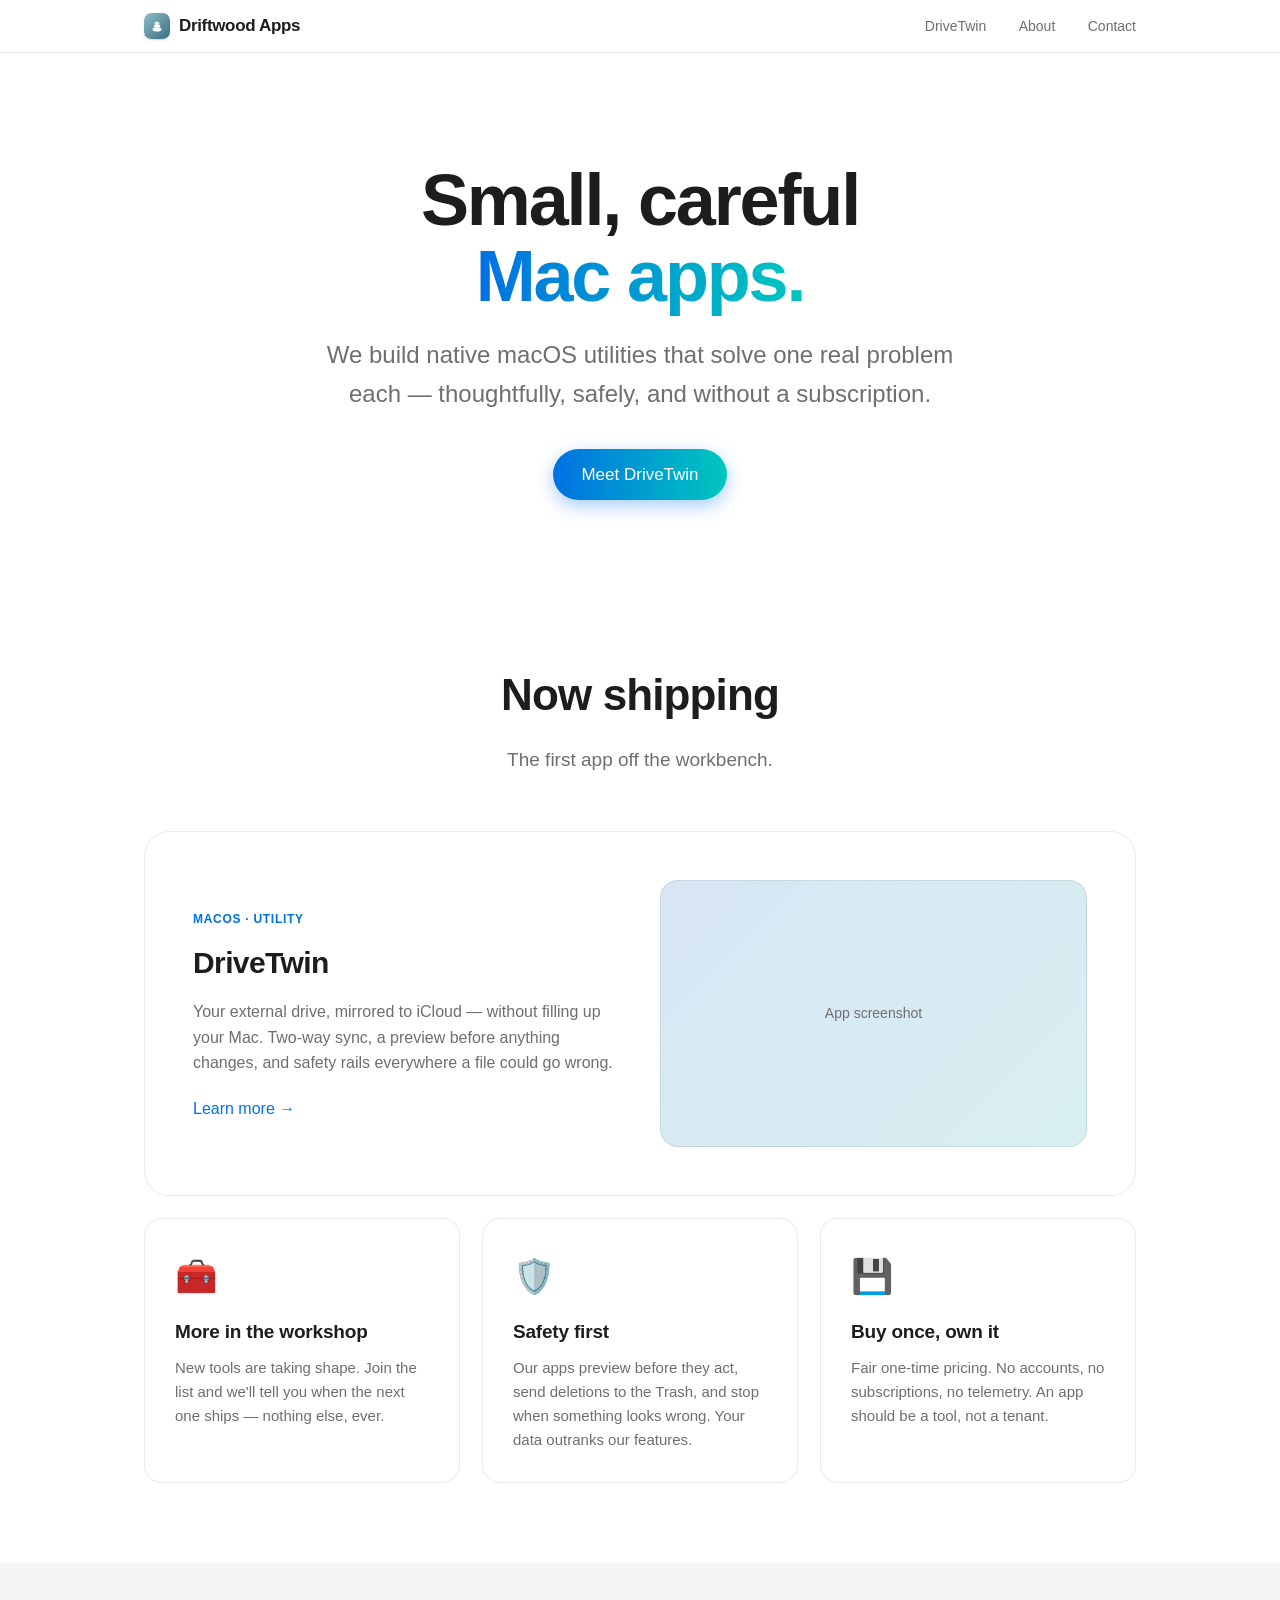
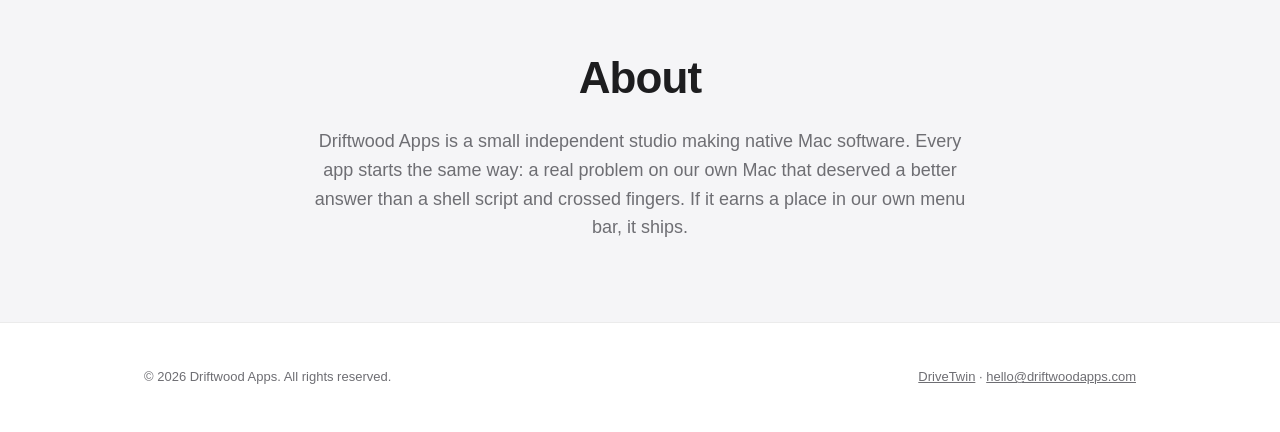
==== index.html @ bba4c07a "Add pebbles brand mark next to wordmark in nav" ====
<!DOCTYPE html>
<html lang="en">
<head>
  <meta charset="UTF-8">
  <meta name="viewport" content="width=device-width, initial-scale=1.0">
  <title>Driftwood Apps — Small, careful Mac apps</title>
  <meta name="description" content="Driftwood Apps builds small, careful Mac utilities that solve real problems — starting with DriveTwin, two-way sync between your external drive and iCloud.">
  <link rel="icon" href="/favicon.ico" sizes="any">
  <link rel="icon" type="image/png" sizes="32x32" href="/favicon-32x32.png">
  <link rel="icon" type="image/png" sizes="16x16" href="/favicon-16x16.png">
  <link rel="apple-touch-icon" sizes="180x180" href="/apple-touch-icon.png">
  <link rel="manifest" href="/site.webmanifest">
  <meta name="theme-color" content="#3C6E82">
  <link rel="stylesheet" href="styles.css">
</head>
<body>

  <nav>
    <div class="wrap">
      <a class="brand" href="/">
        <svg class="brandmark" viewBox="0 0 100 100" width="26" height="26" aria-hidden="true">
          <defs><linearGradient id="navpeb" x1="0" y1="0" x2="1" y2="1">
            <stop offset="0" stop-color="#8FBCC9"/><stop offset="1" stop-color="#3C6E82"/></linearGradient></defs>
          <rect width="100" height="100" rx="26" fill="url(#navpeb)"/>
          <ellipse cx="50" cy="63" rx="17" ry="8" fill="#fff"/>
          <ellipse cx="50" cy="50" rx="12.5" ry="7" fill="#fff"/>
          <ellipse cx="50" cy="39" rx="8.5" ry="6" fill="#fff"/>
        </svg>
        <span>Driftwood&nbsp;Apps</span>
      </a>
      <div class="links">
        <a href="/drivetwin/">DriveTwin</a>
        <a href="#about">About</a>
        <a href="mailto:hello@driftwoodapps.com">Contact</a>
      </div>
    </div>
  </nav>

  <header class="hero">
    <h1>Small, careful<br><span class="grad">Mac apps.</span></h1>
    <p class="sub">We build native macOS utilities that solve one real problem each —
       thoughtfully, safely, and without a subscription.</p>
    <div class="cta-row">
      <a class="btn btn-primary" href="/drivetwin/">Meet DriveTwin</a>
    </div>
  </header>

  <section>
    <div class="wrap">
      <h2 class="section-title">Now shipping</h2>
      <p class="section-sub">The first app off the workbench.</p>

      <a class="product-card" href="/drivetwin/">
        <div>
          <span class="tag">macOS · Utility</span>
          <h3>DriveTwin</h3>
          <p>Your external drive, mirrored to iCloud — without filling up your Mac.
             Two-way sync, a preview before anything changes, and safety rails everywhere
             a file could go wrong.</p>
          <span class="fake-link">Learn more →</span>
        </div>
        <div class="shot">App screenshot</div>
      </a>

      <div class="grid cols-3" style="margin-top: 22px;">
        <div class="card">
          <span class="icon">🧰</span>
          <h3>More in the workshop</h3>
          <p>New tools are taking shape. Join the list and we'll tell you when the next one ships — nothing else, ever.</p>
        </div>
        <div class="card">
          <span class="icon">🛡️</span>
          <h3>Safety first</h3>
          <p>Our apps preview before they act, send deletions to the Trash, and stop when something looks wrong. Your data outranks our features.</p>
        </div>
        <div class="card">
          <span class="icon">💾</span>
          <h3>Buy once, own it</h3>
          <p>Fair one-time pricing. No accounts, no subscriptions, no telemetry. An app should be a tool, not a tenant.</p>
        </div>
      </div>
    </div>
  </section>

  <section class="soft" id="about">
    <div class="wrap" style="max-width: 720px; text-align: center;">
      <h2 class="section-title">About</h2>
      <p style="color: var(--text-soft); font-size: 18px;">
        Driftwood Apps is a small independent studio making native Mac software.
        Every app starts the same way: a real problem on our own Mac that deserved
        a better answer than a shell script and crossed fingers. If it earns a place
        in our own menu bar, it ships.
      </p>
    </div>
  </section>

  <footer>
    <div class="wrap">
      <span>© 2026 Driftwood Apps. All rights reserved.</span>
      <span>
        <a href="/drivetwin/">DriveTwin</a> ·
        <a href="mailto:hello@driftwoodapps.com">hello@driftwoodapps.com</a>
      </span>
    </div>
  </footer>

</body>
</html>
---- styles.css ----
/* Driftwood Apps — shared styles
   Apple-adjacent minimal: system fonts, generous space, soft gradient accents. */

:root {
  --bg: #ffffff;
  --bg-soft: #f5f5f7;
  --text: #1d1d1f;
  --text-soft: #6e6e73;
  --accent: #0071e3;
  --accent-2: #00c7be;
  --card: #ffffff;
  --border: rgba(0, 0, 0, 0.08);
  --radius: 18px;
  --max: 1040px;
}

@media (prefers-color-scheme: dark) {
  :root {
    --bg: #000000;
    --bg-soft: #161617;
    --text: #f5f5f7;
    --text-soft: #a1a1a6;
    --card: #1c1c1e;
    --border: rgba(255, 255, 255, 0.12);
  }
}

* { margin: 0; padding: 0; box-sizing: border-box; }

html { scroll-behavior: smooth; }

body {
  font-family: -apple-system, BlinkMacSystemFont, "SF Pro Text", "Segoe UI",
               Roboto, Helvetica, Arial, sans-serif;
  background: var(--bg);
  color: var(--text);
  line-height: 1.6;
  -webkit-font-smoothing: antialiased;
}

.wrap { max-width: var(--max); margin: 0 auto; padding: 0 24px; }

/* ── Nav ──────────────────────────────────────────────── */
nav {
  position: sticky; top: 0; z-index: 10;
  backdrop-filter: saturate(180%) blur(20px);
  background: color-mix(in srgb, var(--bg) 75%, transparent);
  border-bottom: 1px solid var(--border);
}
nav .wrap {
  display: flex; align-items: center; justify-content: space-between;
  height: 52px;
}
nav .brand {
  display: inline-flex; align-items: center; gap: 9px;
  font-weight: 700; font-size: 17px; text-decoration: none; color: var(--text);
  letter-spacing: -0.02em;
}
nav .brandmark {
  border-radius: 7px; flex-shrink: 0;
  box-shadow: 0 1px 2px rgba(0, 0, 0, 0.18);
}
nav .links a {
  color: var(--text-soft); text-decoration: none; font-size: 14px;
  margin-left: 28px; transition: color 0.15s;
}
nav .links a:hover { color: var(--text); }

/* ── Hero ─────────────────────────────────────────────── */
.hero { text-align: center; padding: 110px 24px 80px; }
.hero h1 {
  font-size: clamp(40px, 7vw, 72px);
  font-weight: 700; letter-spacing: -0.03em; line-height: 1.05;
}
.hero h1 .grad {
  background: linear-gradient(90deg, var(--accent), var(--accent-2));
  -webkit-background-clip: text; background-clip: text; color: transparent;
}
.hero p.sub {
  font-size: clamp(18px, 2.5vw, 24px);
  color: var(--text-soft);
  max-width: 640px; margin: 22px auto 0;
  font-weight: 400;
}
.hero .cta-row { margin-top: 36px; display: flex; gap: 14px; justify-content: center; flex-wrap: wrap; }

/* ── Buttons ──────────────────────────────────────────── */
.btn {
  display: inline-block; text-decoration: none; font-size: 17px; font-weight: 500;
  padding: 12px 28px; border-radius: 980px; transition: transform 0.12s, box-shadow 0.12s;
}
.btn:hover { transform: translateY(-1px); }
.btn-primary {
  background: linear-gradient(90deg, var(--accent), var(--accent-2));
  color: #fff; box-shadow: 0 6px 18px rgba(0, 113, 227, 0.35);
}
.btn-secondary {
  background: var(--bg-soft); color: var(--text);
  border: 1px solid var(--border);
}
.btn .note { display: block; font-size: 12px; opacity: 0.85; font-weight: 400; }

/* ── Sections ─────────────────────────────────────────── */
section { padding: 80px 0; }
section.soft { background: var(--bg-soft); }
.section-title {
  font-size: clamp(28px, 4vw, 44px); font-weight: 700; letter-spacing: -0.02em;
  text-align: center; margin-bottom: 14px;
}
.section-sub {
  text-align: center; color: var(--text-soft); font-size: 19px;
  max-width: 640px; margin: 0 auto 56px;
}

/* ── Cards / grids ────────────────────────────────────── */
.grid { display: grid; gap: 22px; }
.grid.cols-3 { grid-template-columns: repeat(3, 1fr); }
.grid.cols-2 { grid-template-columns: repeat(2, 1fr); }
@media (max-width: 820px) { .grid.cols-3, .grid.cols-2 { grid-template-columns: 1fr; } }

.card {
  background: var(--card); border: 1px solid var(--border);
  border-radius: var(--radius); padding: 30px;
}
.card .icon { font-size: 34px; margin-bottom: 14px; display: block; }
.card h3 { font-size: 19px; font-weight: 600; margin-bottom: 8px; letter-spacing: -0.01em; }
.card p { color: var(--text-soft); font-size: 15px; }

/* Product card on studio home */
.product-card {
  display: grid; grid-template-columns: 1fr 1fr; gap: 40px; align-items: center;
  background: var(--card); border: 1px solid var(--border);
  border-radius: calc(var(--radius) * 1.4); padding: 48px; text-decoration: none; color: var(--text);
  transition: transform 0.15s, box-shadow 0.15s;
}
.product-card:hover { transform: translateY(-3px); box-shadow: 0 18px 44px rgba(0,0,0,0.10); }
@media (max-width: 820px) { .product-card { grid-template-columns: 1fr; padding: 32px; } }
.product-card h3 { font-size: 30px; font-weight: 700; letter-spacing: -0.02em; }
.product-card .tag {
  display: inline-block; font-size: 12px; font-weight: 600; letter-spacing: 0.06em;
  text-transform: uppercase; color: var(--accent); margin-bottom: 10px;
}
.product-card p { color: var(--text-soft); margin: 12px 0 20px; }
.product-card .fake-link { color: var(--accent); font-weight: 500; }

/* Screenshot / visual placeholder */
.shot {
  border-radius: var(--radius); border: 1px solid var(--border);
  background: linear-gradient(135deg,
    color-mix(in srgb, var(--accent) 12%, var(--bg-soft)),
    color-mix(in srgb, var(--accent-2) 12%, var(--bg-soft)));
  aspect-ratio: 16 / 10; display: flex; align-items: center; justify-content: center;
  color: var(--text-soft); font-size: 14px;
}

/* ── Steps ────────────────────────────────────────────── */
.step { text-align: center; padding: 0 12px; }
.step .num {
  width: 44px; height: 44px; border-radius: 50%; margin: 0 auto 16px;
  display: flex; align-items: center; justify-content: center;
  background: linear-gradient(135deg, var(--accent), var(--accent-2));
  color: #fff; font-weight: 700; font-size: 18px;
}
.step h3 { font-size: 18px; margin-bottom: 6px; }
.step p { color: var(--text-soft); font-size: 15px; }

/* ── FAQ ──────────────────────────────────────────────── */
details {
  border-bottom: 1px solid var(--border); padding: 20px 4px;
}
details summary {
  cursor: pointer; font-size: 17px; font-weight: 600; list-style: none;
  display: flex; justify-content: space-between; align-items: center;
}
details summary::after { content: "+"; font-size: 22px; color: var(--text-soft); }
details[open] summary::after { content: "–"; }
details p { color: var(--text-soft); margin-top: 12px; max-width: 720px; }

/* ── Price block ──────────────────────────────────────── */
.price-box {
  text-align: center; background: var(--card); border: 1px solid var(--border);
  border-radius: calc(var(--radius) * 1.4); padding: 56px 32px; max-width: 480px; margin: 0 auto;
}
.price-box .price { font-size: 56px; font-weight: 700; letter-spacing: -0.03em; }
.price-box .per { color: var(--text-soft); font-size: 15px; margin-bottom: 24px; }
.price-box ul {
  list-style: none; text-align: left; margin: 26px auto 0; max-width: 300px;
  color: var(--text-soft); font-size: 15px;
}
.price-box ul li { padding: 5px 0 5px 26px; position: relative; }
.price-box ul li::before { content: "✓"; position: absolute; left: 0; color: var(--accent); font-weight: 700; }

/* ── Footer ───────────────────────────────────────────── */
footer {
  border-top: 1px solid var(--border); padding: 44px 0; color: var(--text-soft); font-size: 13px;
}
footer .wrap { display: flex; justify-content: space-between; flex-wrap: wrap; gap: 12px; }
footer a { color: var(--text-soft); }
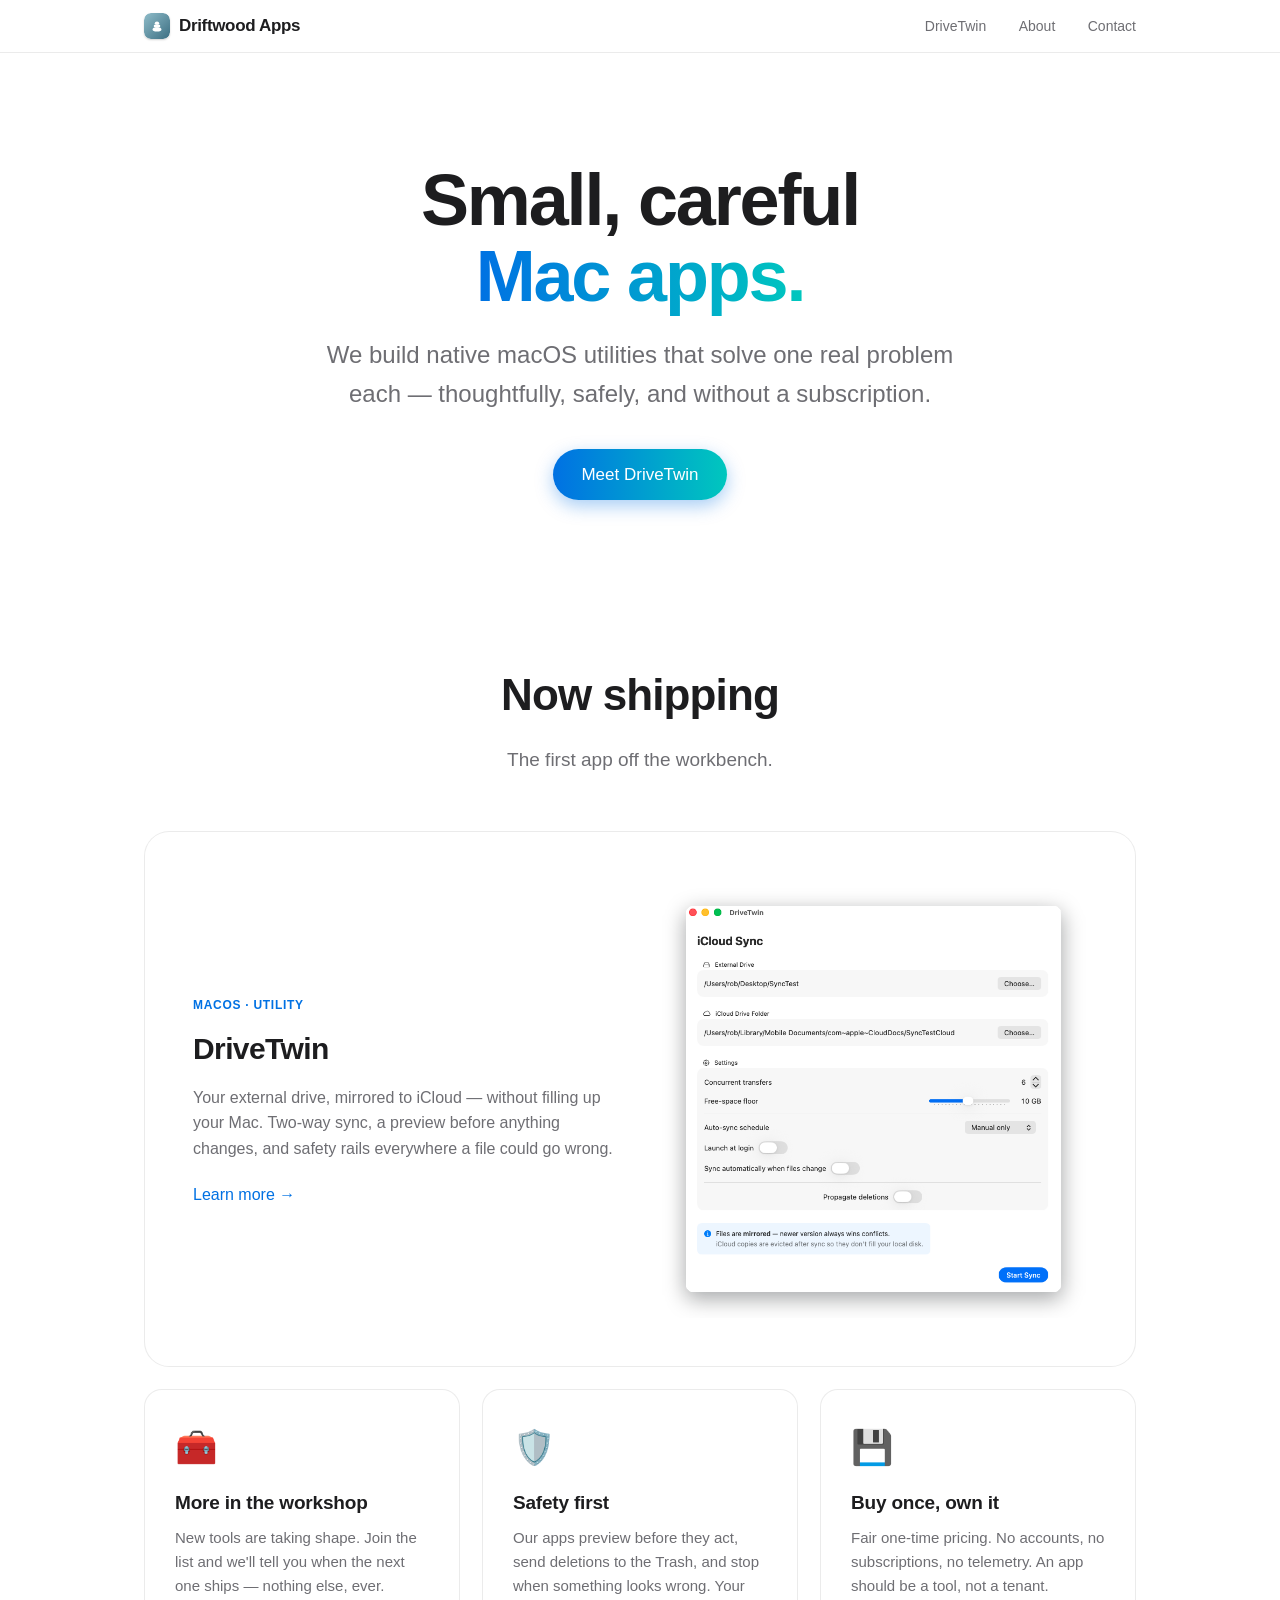
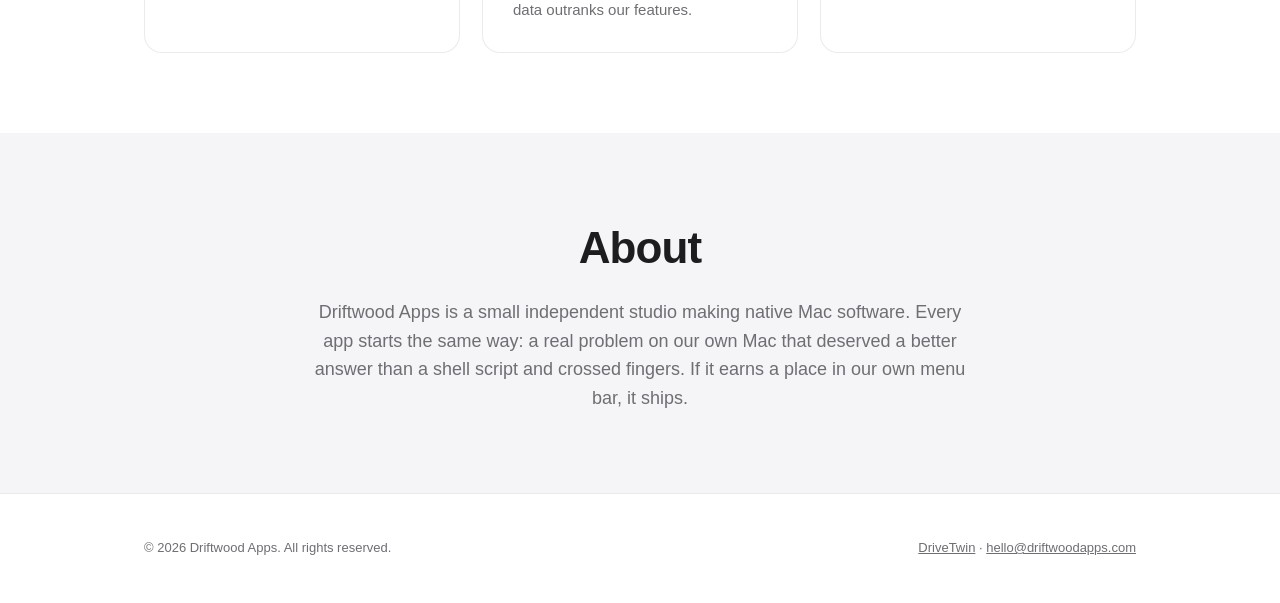
==== commit 30a0dac2: "Add real DriveTwin screenshots: hero + gallery + verify section" ====
--- a/index.html
+++ b/index.html
@@ -59,7 +59,8 @@
              a file could go wrong.</p>
           <span class="fake-link">Learn more →</span>
         </div>
-        <div class="shot">App screenshot</div>
+        <img class="shot-img" src="/screenshots/drivetwin-setup.png"
+             alt="DriveTwin setup screen showing external drive and iCloud folder pickers with sync settings.">
       </a>
 
       <div class="grid cols-3" style="margin-top: 22px;">
--- a/styles.css
+++ b/styles.css
@@ -143,7 +143,15 @@
 .product-card p { color: var(--text-soft); margin: 12px 0 20px; }
 .product-card .fake-link { color: var(--accent); font-weight: 500; }
 
-/* Screenshot / visual placeholder */
+/* Screenshots — images already carry rounded corners + shadow (baked in) */
+.shot-img { width: 100%; height: auto; display: block; }
+.hero-shot { max-width: 720px; margin: 40px auto 0; }
+.gallery { display: grid; grid-template-columns: 1fr 1fr; gap: 20px; max-width: 940px; margin: 0 auto; }
+@media (max-width: 820px) { .gallery { grid-template-columns: 1fr; } }
+.gallery figure { margin: 0; }
+.gallery figcaption { text-align: center; color: var(--text-soft); font-size: 14px; margin-top: 10px; }
+
+/* Legacy placeholder (unused now that real shots are in place) */
 .shot {
   border-radius: var(--radius); border: 1px solid var(--border);
   background: linear-gradient(135deg,
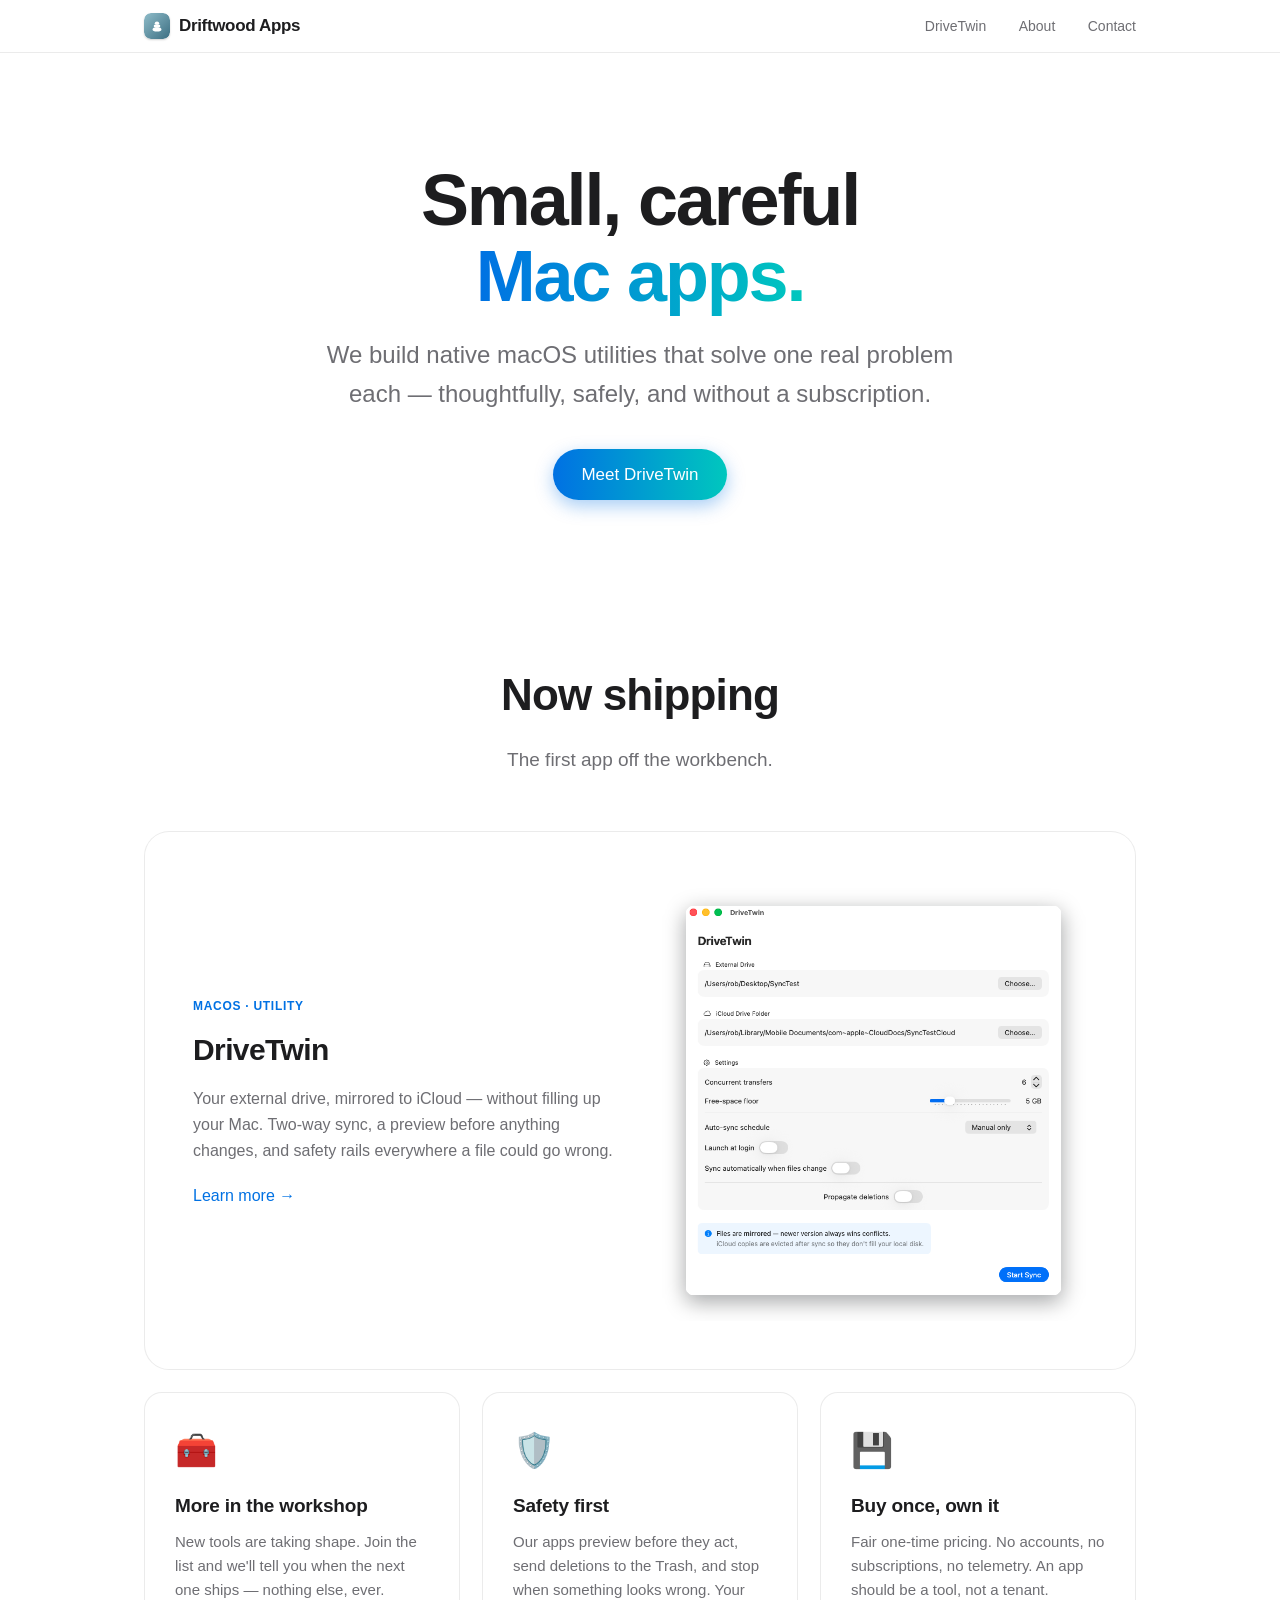
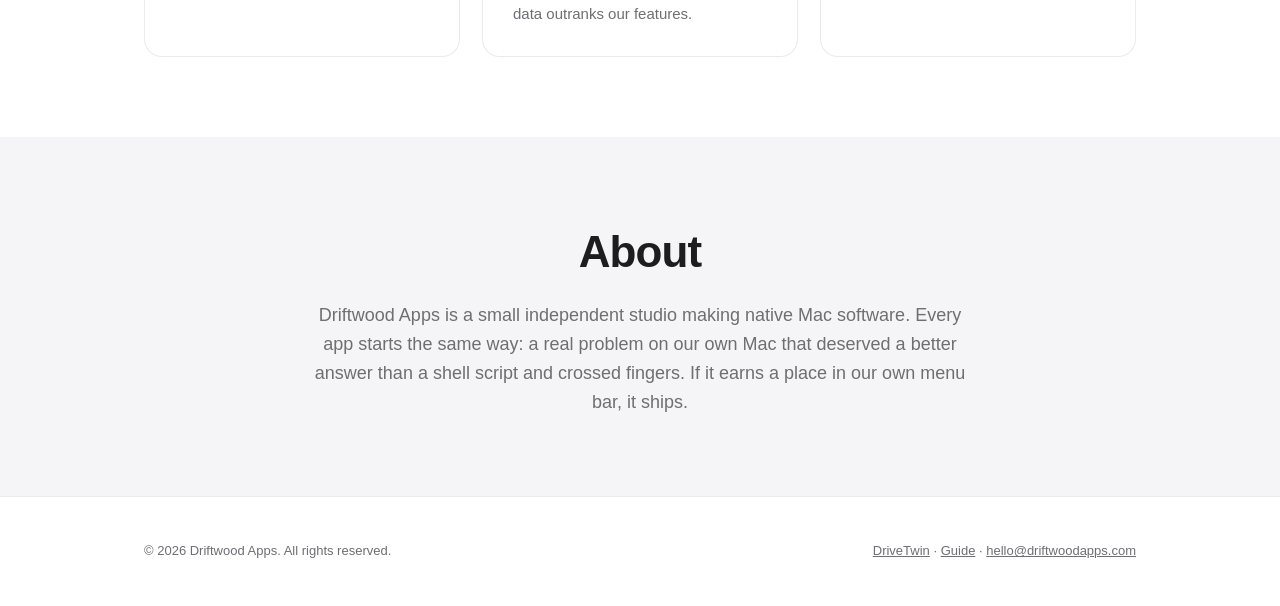
==== commit 9983f265: "Add animated demo GIF and SEO guide (external drive → iCloud), with internal links" ====
--- a/index.html
+++ b/index.html
@@ -100,6 +100,7 @@
       <span>© 2026 Driftwood Apps. All rights reserved.</span>
       <span>
         <a href="/drivetwin/">DriveTwin</a> ·
+        <a href="/guide/external-drive-icloud/">Guide</a> ·
         <a href="mailto:hello@driftwoodapps.com">hello@driftwoodapps.com</a>
       </span>
     </div>
--- a/styles.css
+++ b/styles.css
@@ -145,6 +145,24 @@
 
 /* Screenshots — images already carry rounded corners + shadow (baked in) */
 .shot-img { width: 100%; height: auto; display: block; }
+.shot-img.zoomable { cursor: zoom-in; transition: transform 0.15s; }
+.shot-img.zoomable:hover { transform: translateY(-2px); }
+
+/* Click-to-zoom lightbox */
+.lightbox {
+  position: fixed; inset: 0; z-index: 100;
+  background: rgba(10, 15, 20, 0.82);
+  display: none; align-items: center; justify-content: center;
+  padding: 24px; cursor: zoom-out;
+}
+.lightbox.open { display: flex; }
+.lightbox img { max-width: 96vw; max-height: 92vh; width: auto; height: auto; }
+.lightbox .lb-close {
+  position: absolute; top: 16px; right: 20px; width: 40px; height: 40px;
+  border: none; border-radius: 50%; background: rgba(255,255,255,0.14); color: #fff;
+  font-size: 22px; line-height: 1; cursor: pointer;
+}
+.lightbox .lb-close:hover { background: rgba(255,255,255,0.26); }
 .hero-shot { max-width: 720px; margin: 40px auto 0; }
 .gallery { display: grid; grid-template-columns: 1fr 1fr; gap: 20px; max-width: 940px; margin: 0 auto; }
 @media (max-width: 820px) { .gallery { grid-template-columns: 1fr; } }
@@ -191,6 +209,14 @@
 }
 .price-box .price { font-size: 56px; font-weight: 700; letter-spacing: -0.03em; }
 .price-box .per { color: var(--text-soft); font-size: 15px; margin-bottom: 24px; }
+.notify-form { display: flex; gap: 8px; justify-content: center; flex-wrap: wrap; }
+.notify-form input[type="email"] {
+  flex: 1 1 200px; min-width: 0; max-width: 260px;
+  padding: 11px 14px; font-size: 15px; border-radius: 980px;
+  border: 1px solid var(--border); background: var(--bg-soft); color: var(--text);
+}
+.notify-form .btn { flex: 0 0 auto; }
+.notify-note { color: var(--text-soft); font-size: 13px; margin-top: 12px; }
 .price-box ul {
   list-style: none; text-align: left; margin: 26px auto 0; max-width: 300px;
   color: var(--text-soft); font-size: 15px;
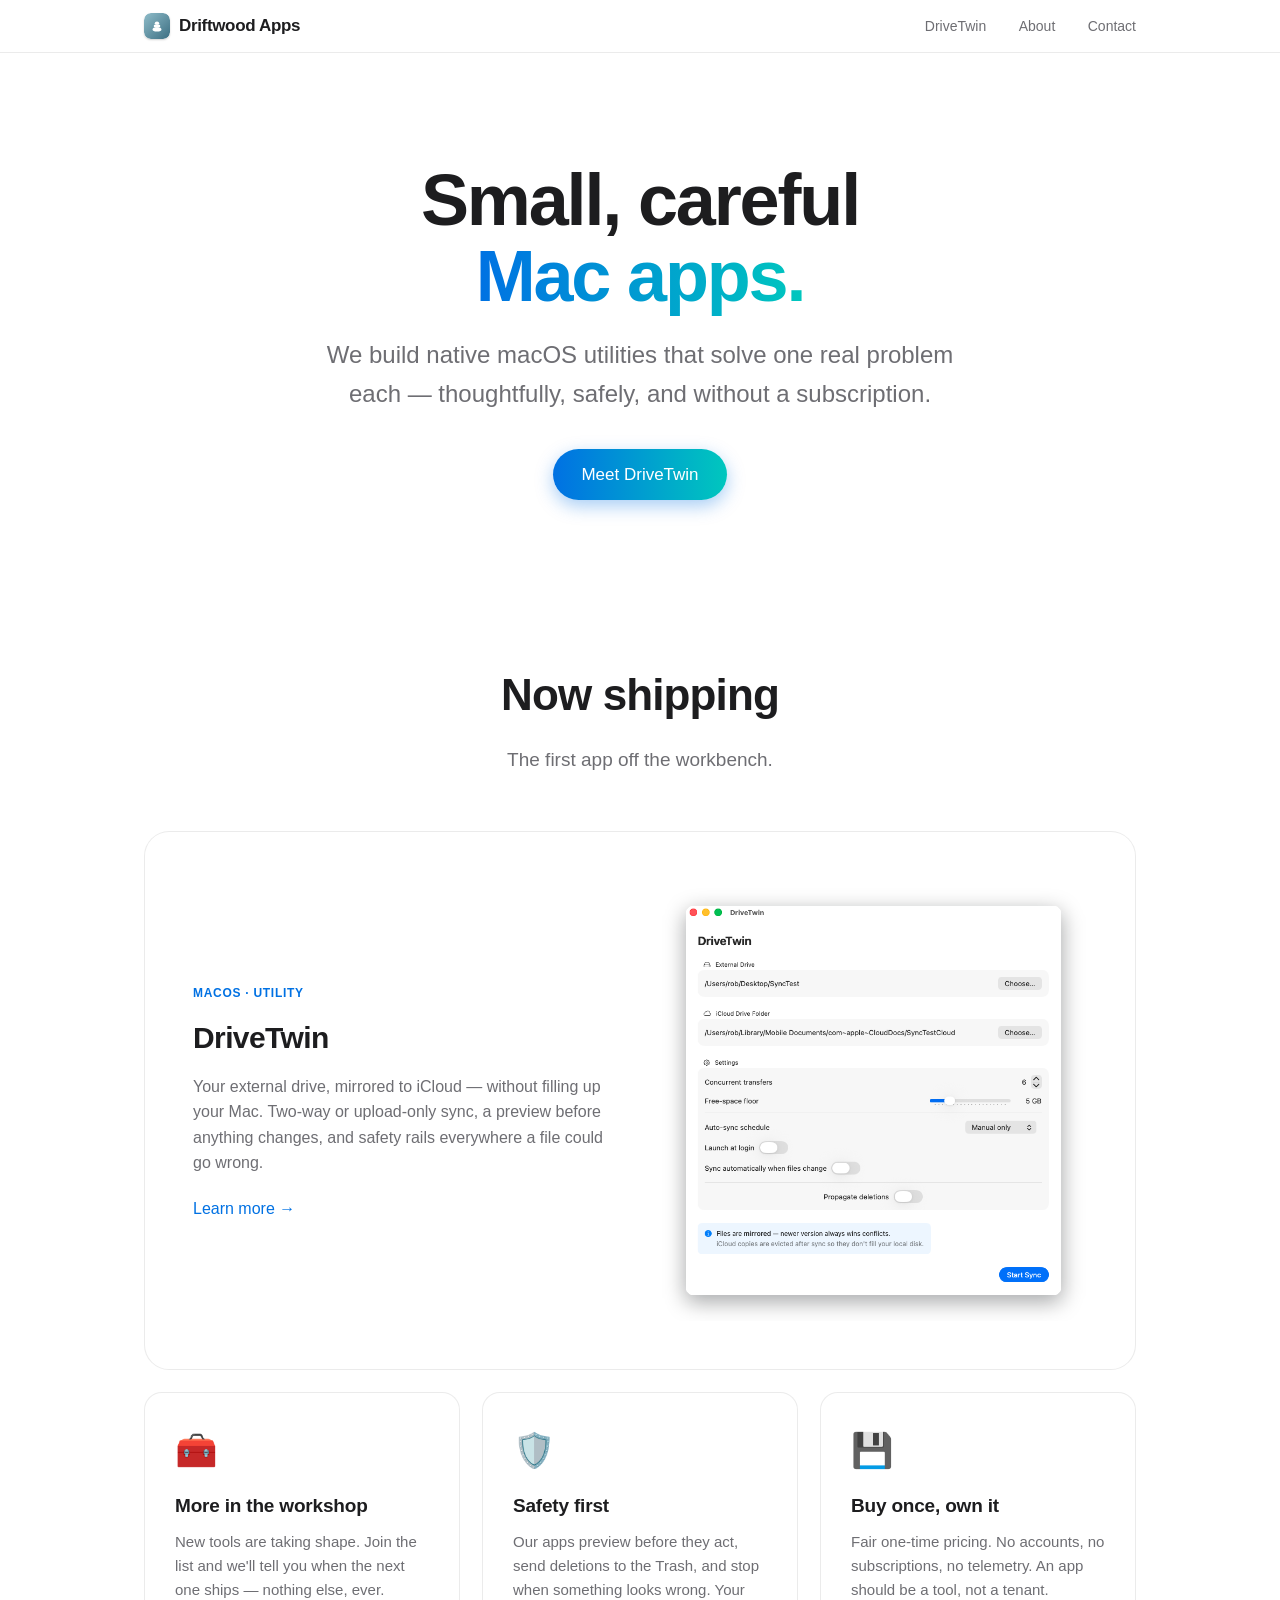
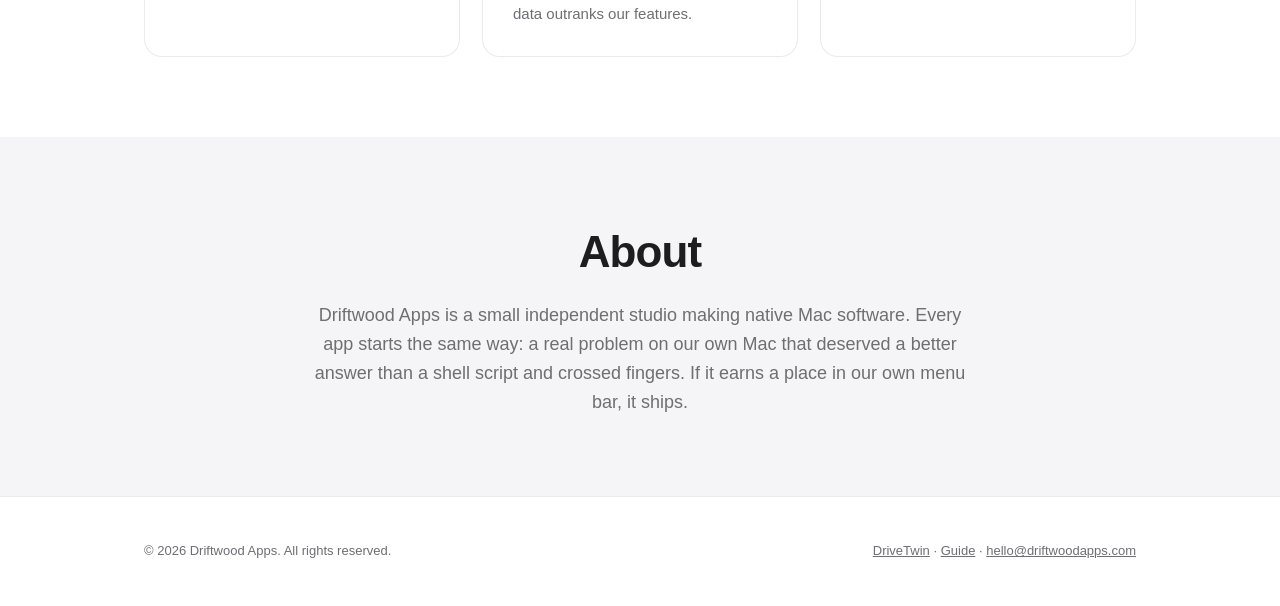
==== commit af8c0527: "Root page: mention upload-only alongside two-way sync Keeps the landing tagline and meta consistent " ====
--- a/index.html
+++ b/index.html
@@ -4,7 +4,7 @@
   <meta charset="UTF-8">
   <meta name="viewport" content="width=device-width, initial-scale=1.0">
   <title>Driftwood Apps — Small, careful Mac apps</title>
-  <meta name="description" content="Driftwood Apps builds small, careful Mac utilities that solve real problems — starting with DriveTwin, two-way sync between your external drive and iCloud.">
+  <meta name="description" content="Driftwood Apps builds small, careful Mac utilities that solve real problems — starting with DriveTwin, two-way or upload-only sync between your external drive and iCloud.">
   <link rel="icon" href="/favicon.ico" sizes="any">
   <link rel="icon" type="image/png" sizes="32x32" href="/favicon-32x32.png">
   <link rel="icon" type="image/png" sizes="16x16" href="/favicon-16x16.png">
@@ -55,8 +55,8 @@
           <span class="tag">macOS · Utility</span>
           <h3>DriveTwin</h3>
           <p>Your external drive, mirrored to iCloud — without filling up your Mac.
-             Two-way sync, a preview before anything changes, and safety rails everywhere
-             a file could go wrong.</p>
+             Two-way or upload-only sync, a preview before anything changes, and safety
+             rails everywhere a file could go wrong.</p>
           <span class="fake-link">Learn more →</span>
         </div>
         <img class="shot-img" src="/screenshots/drivetwin-setup.png"
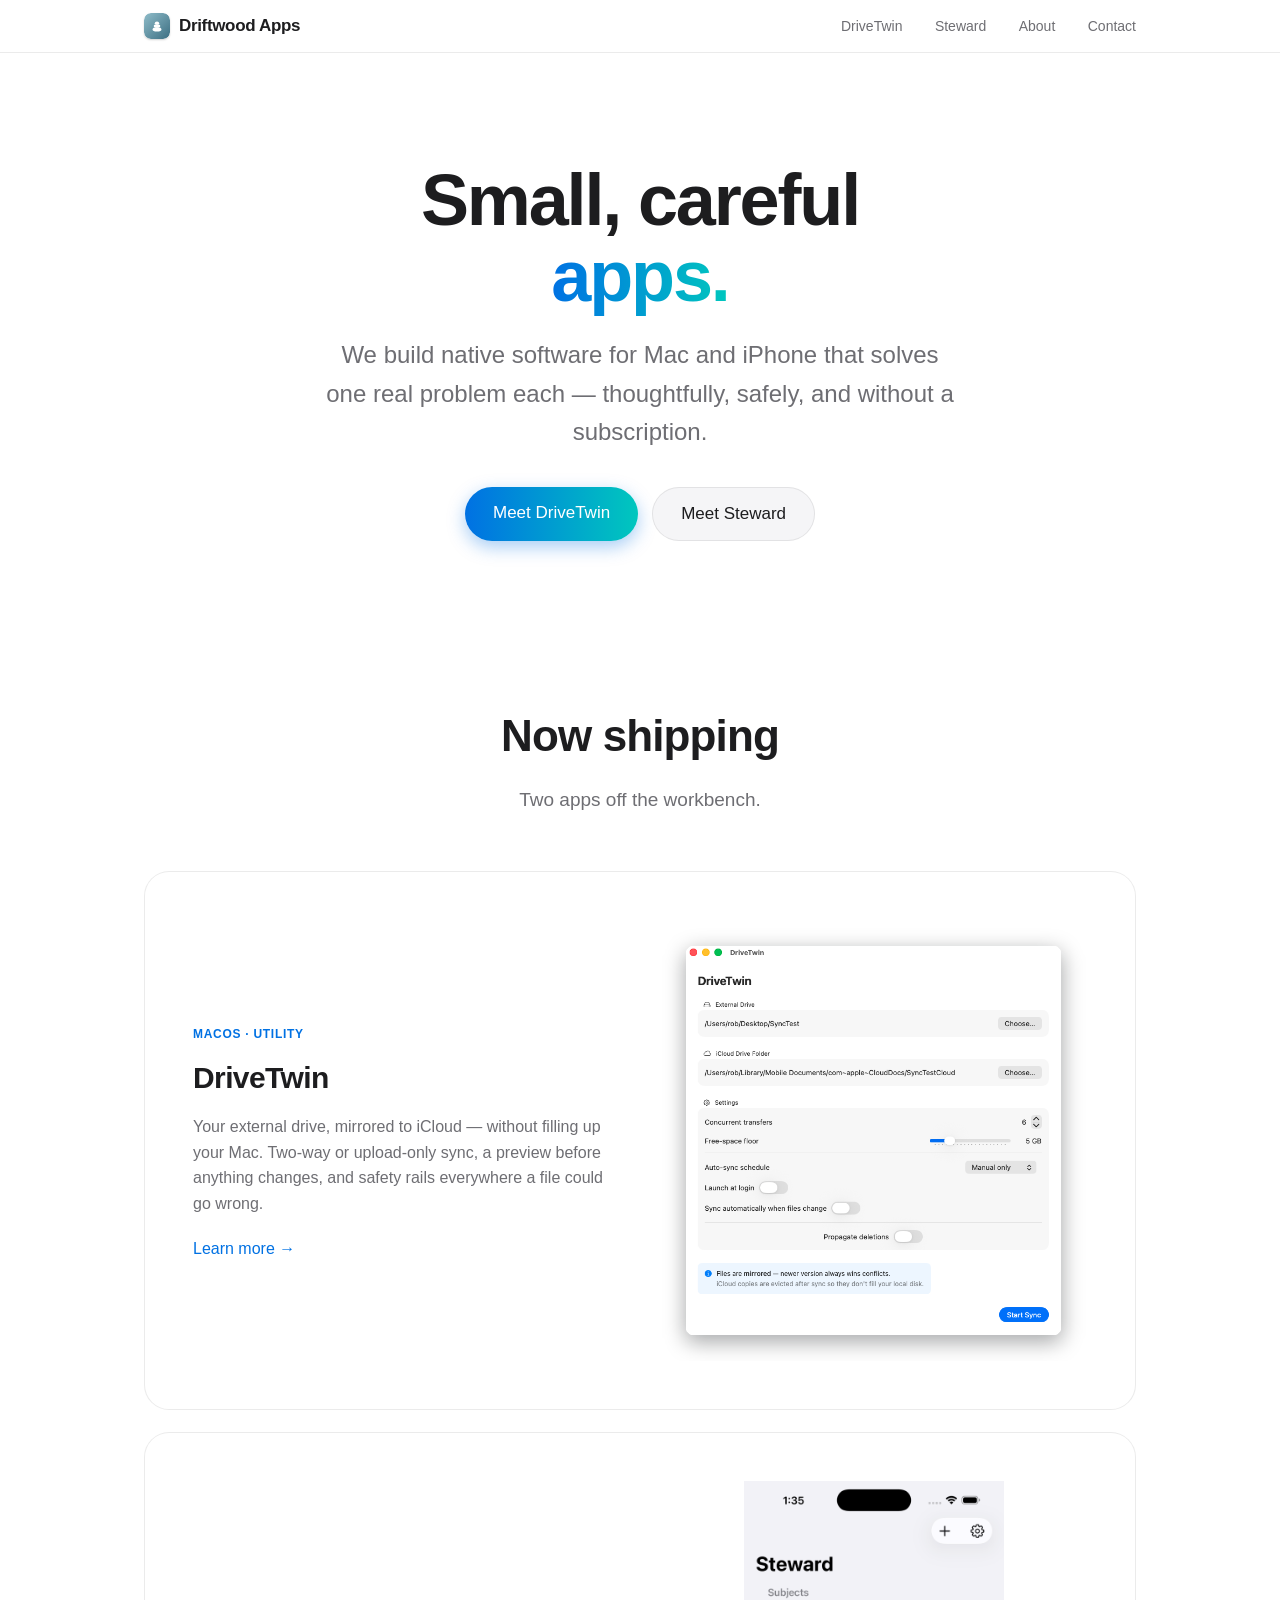
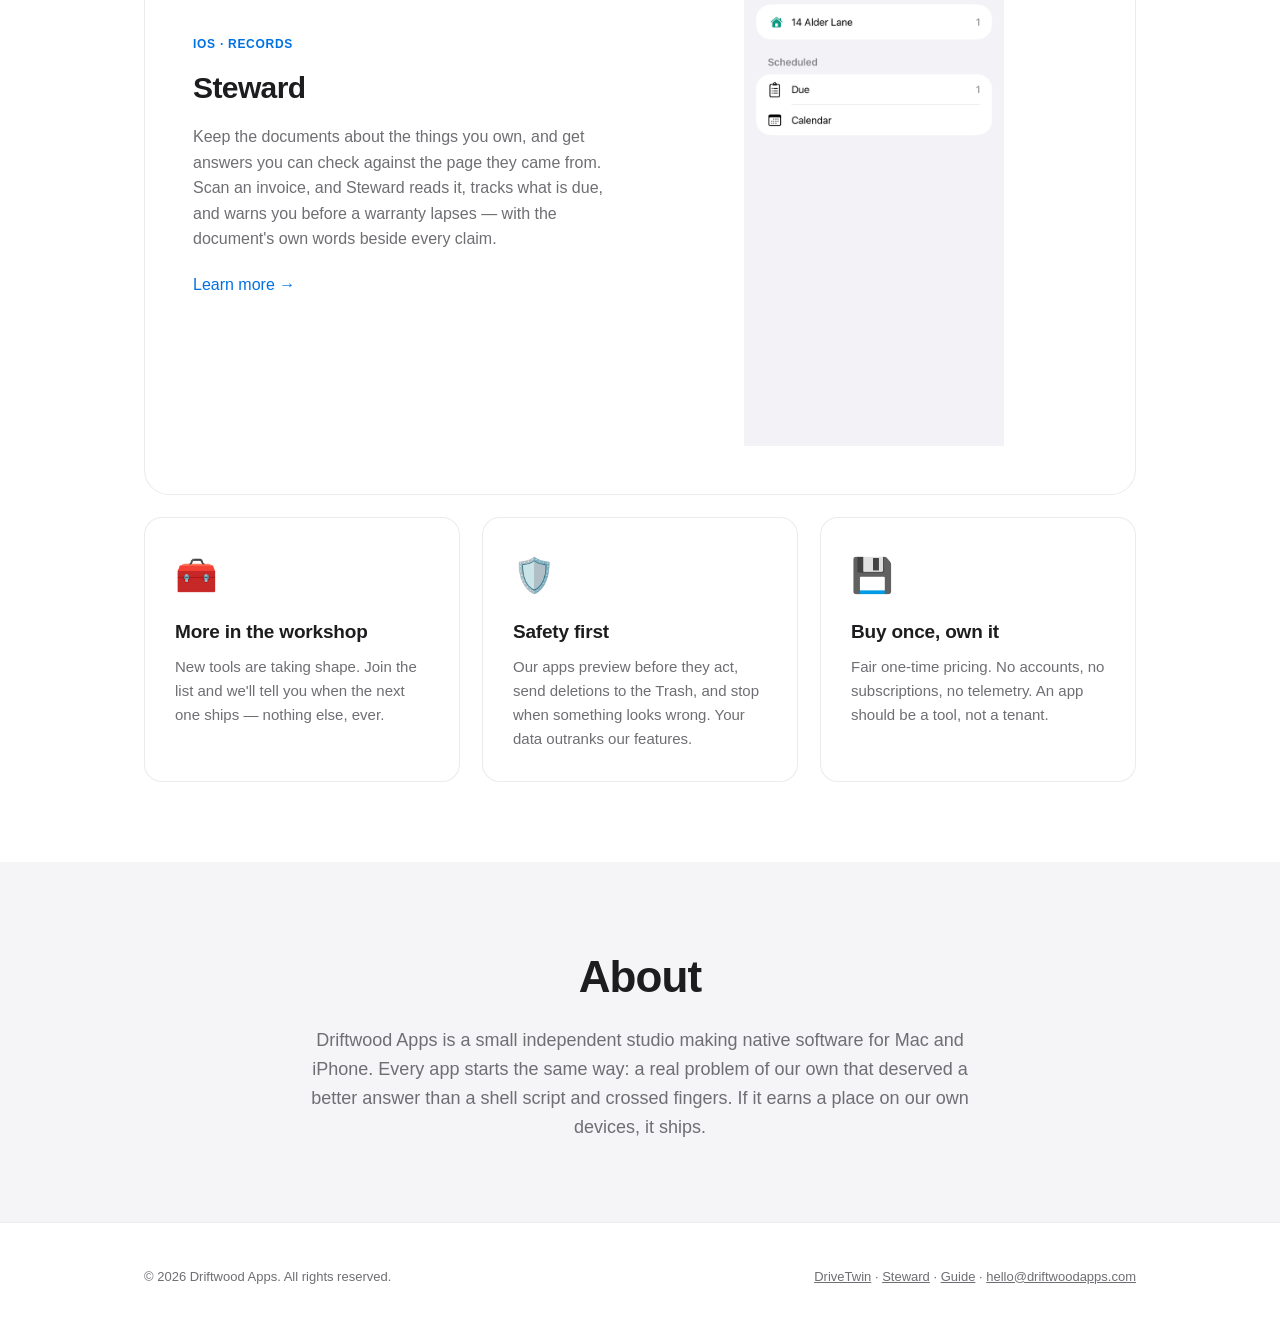
==== commit af414ea8: "Steward on the homepage: two apps, not one The site said "Small, careful Mac apps" and "the first ap" ====
--- a/index.html
+++ b/index.html
@@ -3,8 +3,8 @@
 <head>
   <meta charset="UTF-8">
   <meta name="viewport" content="width=device-width, initial-scale=1.0">
-  <title>Driftwood Apps — Small, careful Mac apps</title>
-  <meta name="description" content="Driftwood Apps builds small, careful Mac utilities that solve real problems — starting with DriveTwin, two-way or upload-only sync between your external drive and iCloud.">
+  <title>Driftwood Apps — Small, careful apps</title>
+  <meta name="description" content="Driftwood Apps builds small, careful apps for Mac and iPhone — DriveTwin, sync between your external drive and iCloud, and Steward, records for the things you own.">
   <link rel="icon" href="/favicon.ico" sizes="any">
   <link rel="icon" type="image/png" sizes="32x32" href="/favicon-32x32.png">
   <link rel="icon" type="image/png" sizes="16x16" href="/favicon-16x16.png">
@@ -30,6 +30,7 @@
       </a>
       <div class="links">
         <a href="/drivetwin/">DriveTwin</a>
+        <a href="/steward/">Steward</a>
         <a href="#about">About</a>
         <a href="mailto:hello@driftwoodapps.com">Contact</a>
       </div>
@@ -37,18 +38,19 @@
   </nav>
 
   <header class="hero">
-    <h1>Small, careful<br><span class="grad">Mac apps.</span></h1>
-    <p class="sub">We build native macOS utilities that solve one real problem each —
-       thoughtfully, safely, and without a subscription.</p>
+    <h1>Small, careful<br><span class="grad">apps.</span></h1>
+    <p class="sub">We build native software for Mac and iPhone that solves one real
+       problem each — thoughtfully, safely, and without a subscription.</p>
     <div class="cta-row">
       <a class="btn btn-primary" href="/drivetwin/">Meet DriveTwin</a>
+      <a class="btn btn-secondary" href="/steward/">Meet Steward</a>
     </div>
   </header>
 
   <section>
     <div class="wrap">
       <h2 class="section-title">Now shipping</h2>
-      <p class="section-sub">The first app off the workbench.</p>
+      <p class="section-sub">Two apps off the workbench.</p>
 
       <a class="product-card" href="/drivetwin/">
         <div>
@@ -61,6 +63,21 @@
         </div>
         <img class="shot-img" src="/screenshots/drivetwin-setup.png"
              alt="DriveTwin setup screen showing external drive and iCloud folder pickers with sync settings.">
+      </a>
+
+      <a class="product-card" href="/steward/" style="margin-top: 22px;">
+        <div>
+          <span class="tag">iOS · Records</span>
+          <h3>Steward</h3>
+          <p>Keep the documents about the things you own, and get answers you can check
+             against the page they came from. Scan an invoice, and Steward reads it,
+             tracks what is due, and warns you before a warranty lapses — with the
+             document's own words beside every claim.</p>
+          <span class="fake-link">Learn more →</span>
+        </div>
+        <img class="shot-img" src="/screenshots/steward-home.png"
+             style="max-width: 260px; margin: 0 auto;"
+             alt="Steward on iPhone showing a house with its components and what is due.">
       </a>
 
       <div class="grid cols-3" style="margin-top: 22px;">
@@ -87,10 +104,10 @@
     <div class="wrap" style="max-width: 720px; text-align: center;">
       <h2 class="section-title">About</h2>
       <p style="color: var(--text-soft); font-size: 18px;">
-        Driftwood Apps is a small independent studio making native Mac software.
-        Every app starts the same way: a real problem on our own Mac that deserved
-        a better answer than a shell script and crossed fingers. If it earns a place
-        in our own menu bar, it ships.
+        Driftwood Apps is a small independent studio making native software for Mac
+        and iPhone. Every app starts the same way: a real problem of our own that
+        deserved a better answer than a shell script and crossed fingers. If it earns
+        a place on our own devices, it ships.
       </p>
     </div>
   </section>
@@ -100,6 +117,7 @@
       <span>© 2026 Driftwood Apps. All rights reserved.</span>
       <span>
         <a href="/drivetwin/">DriveTwin</a> ·
+        <a href="/steward/">Steward</a> ·
         <a href="/guide/external-drive-icloud/">Guide</a> ·
         <a href="mailto:hello@driftwoodapps.com">hello@driftwoodapps.com</a>
       </span>
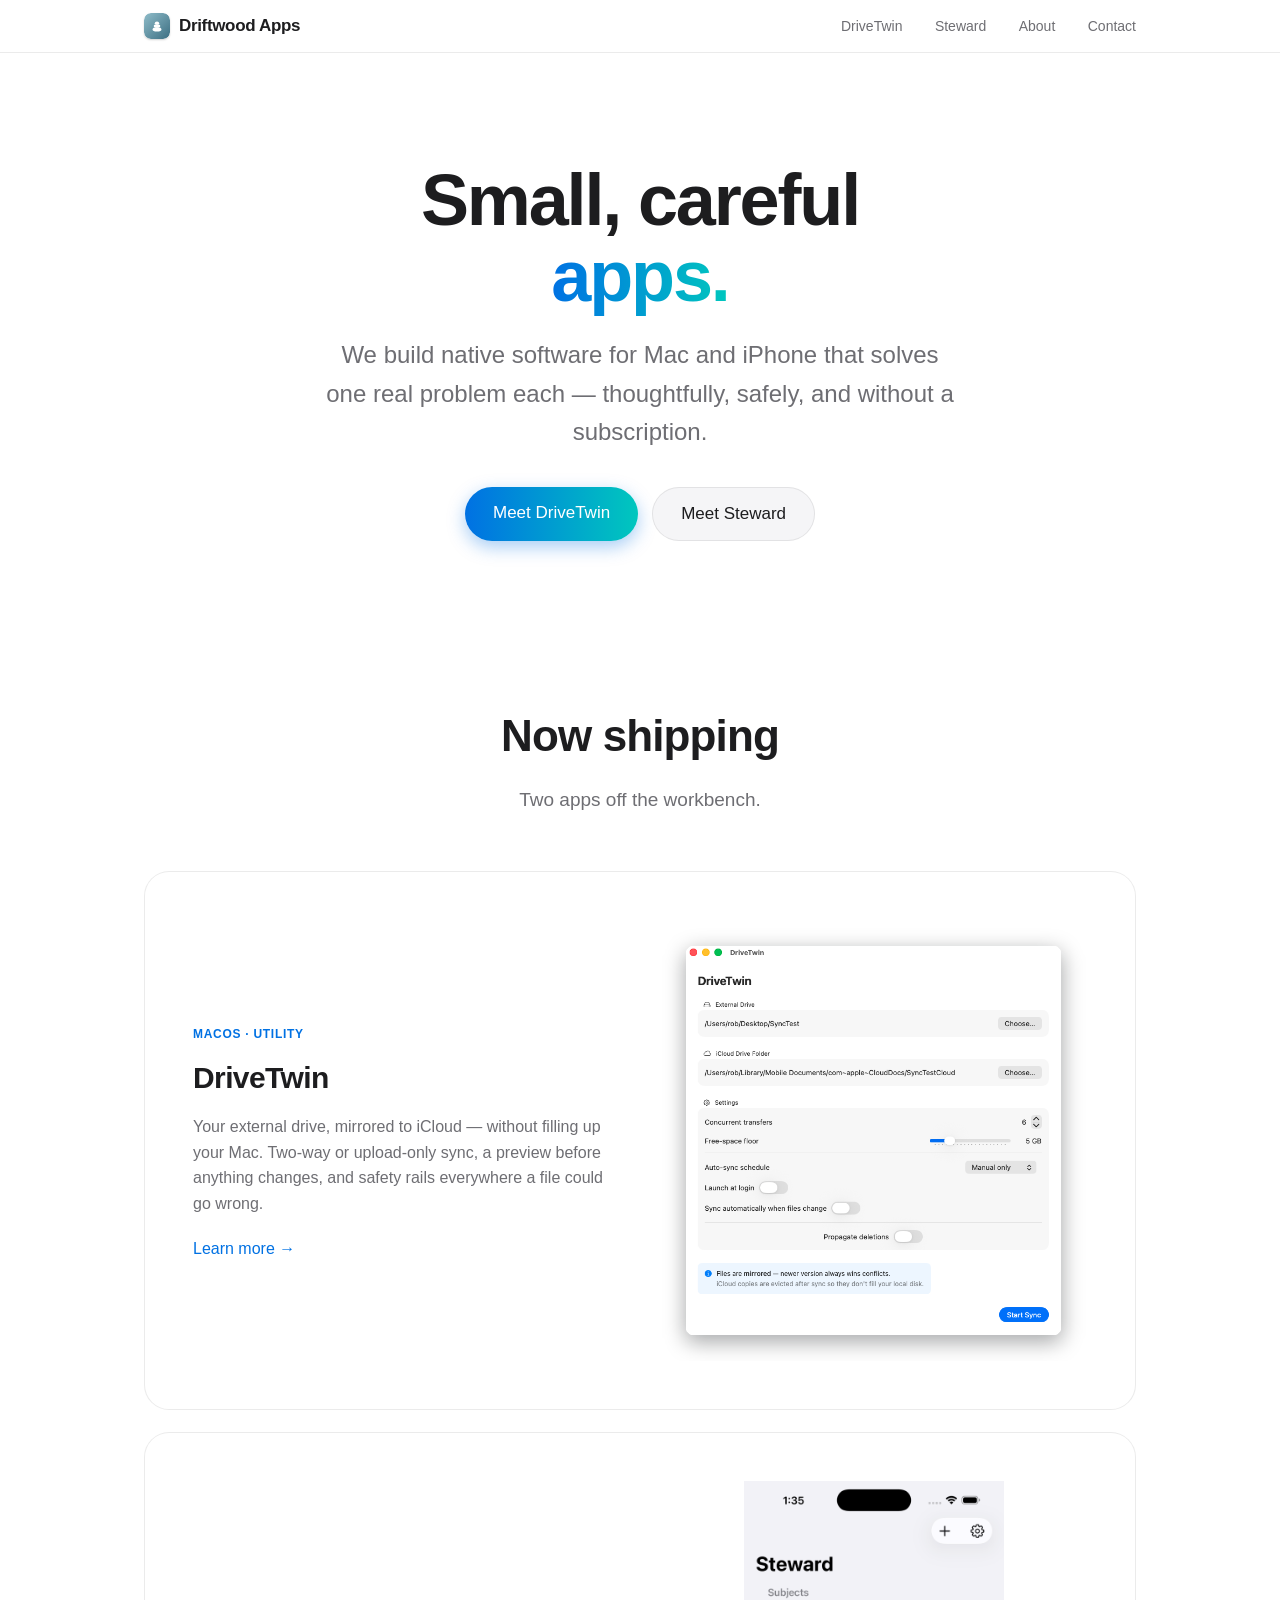
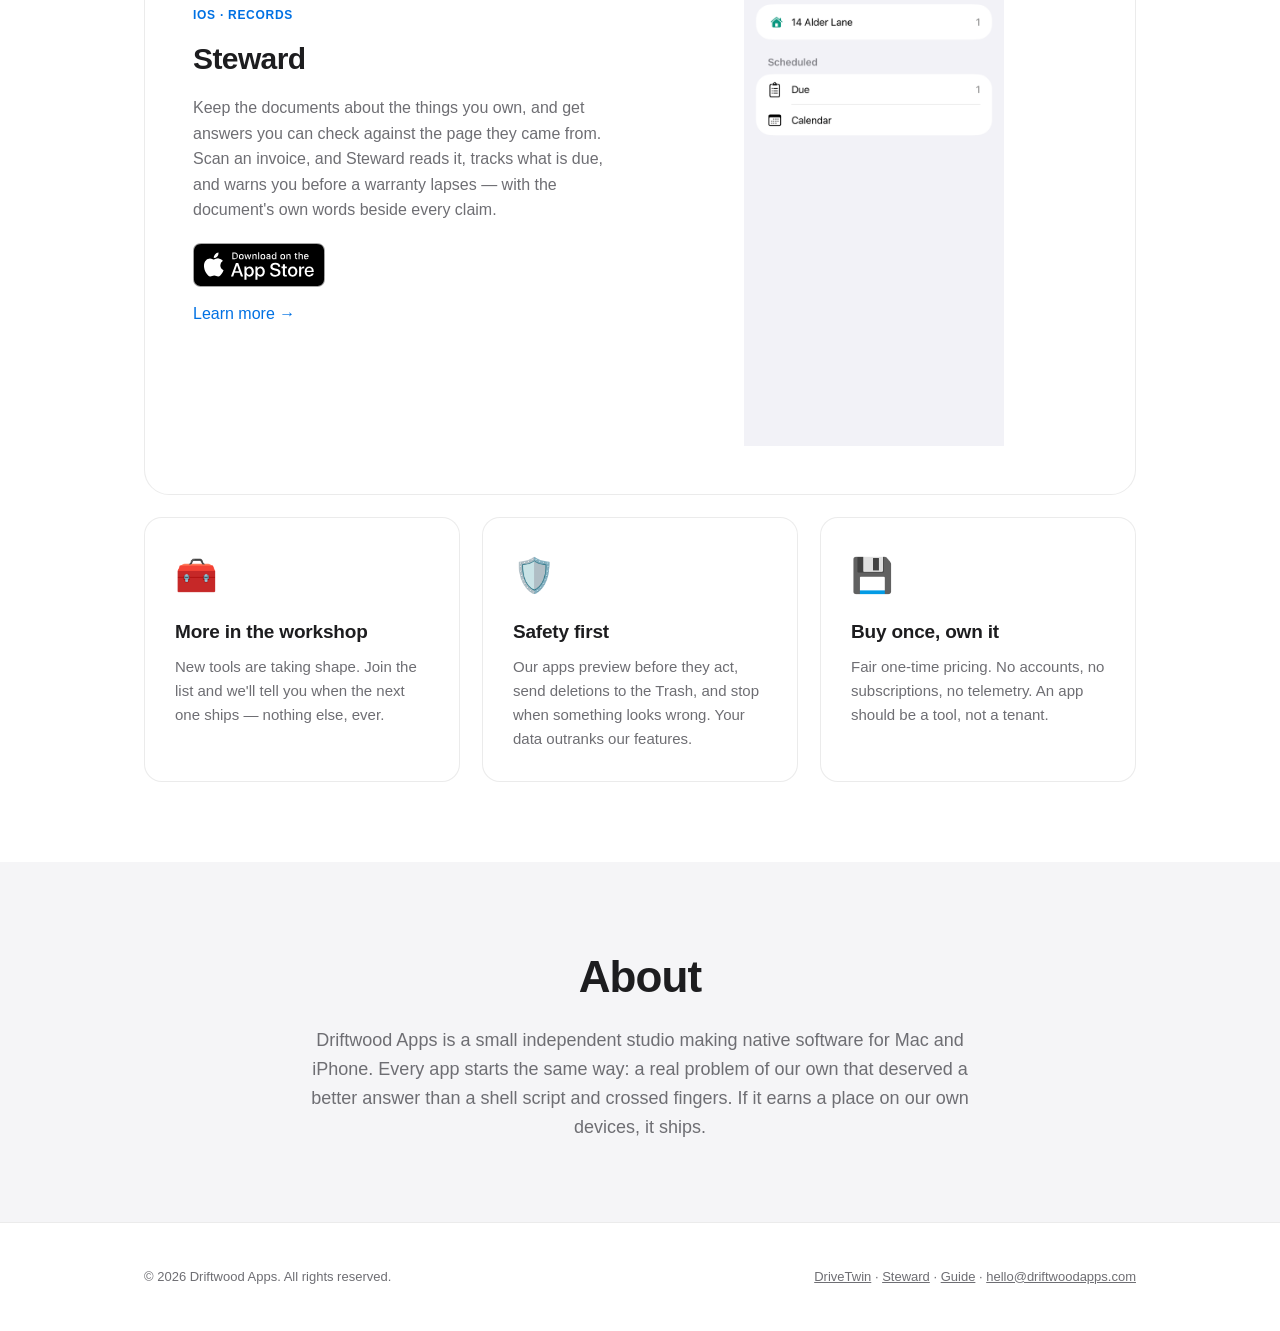
==== commit 46531a58: "Steward is on the App Store: a product page, and a badge that works "Meet Steward" landed on a suppo" ====
--- a/index.html
+++ b/index.html
@@ -73,6 +73,8 @@
              against the page they came from. Scan an invoice, and Steward reads it,
              tracks what is due, and warns you before a warranty lapses — with the
              document's own words beside every claim.</p>
+          <img src="/assets/app-store-badge.svg" alt="Download on the App Store"
+               style="height: 44px; width: auto; display: block; margin: 0 0 14px;">
           <span class="fake-link">Learn more →</span>
         </div>
         <img class="shot-img" src="/screenshots/steward-home.png"
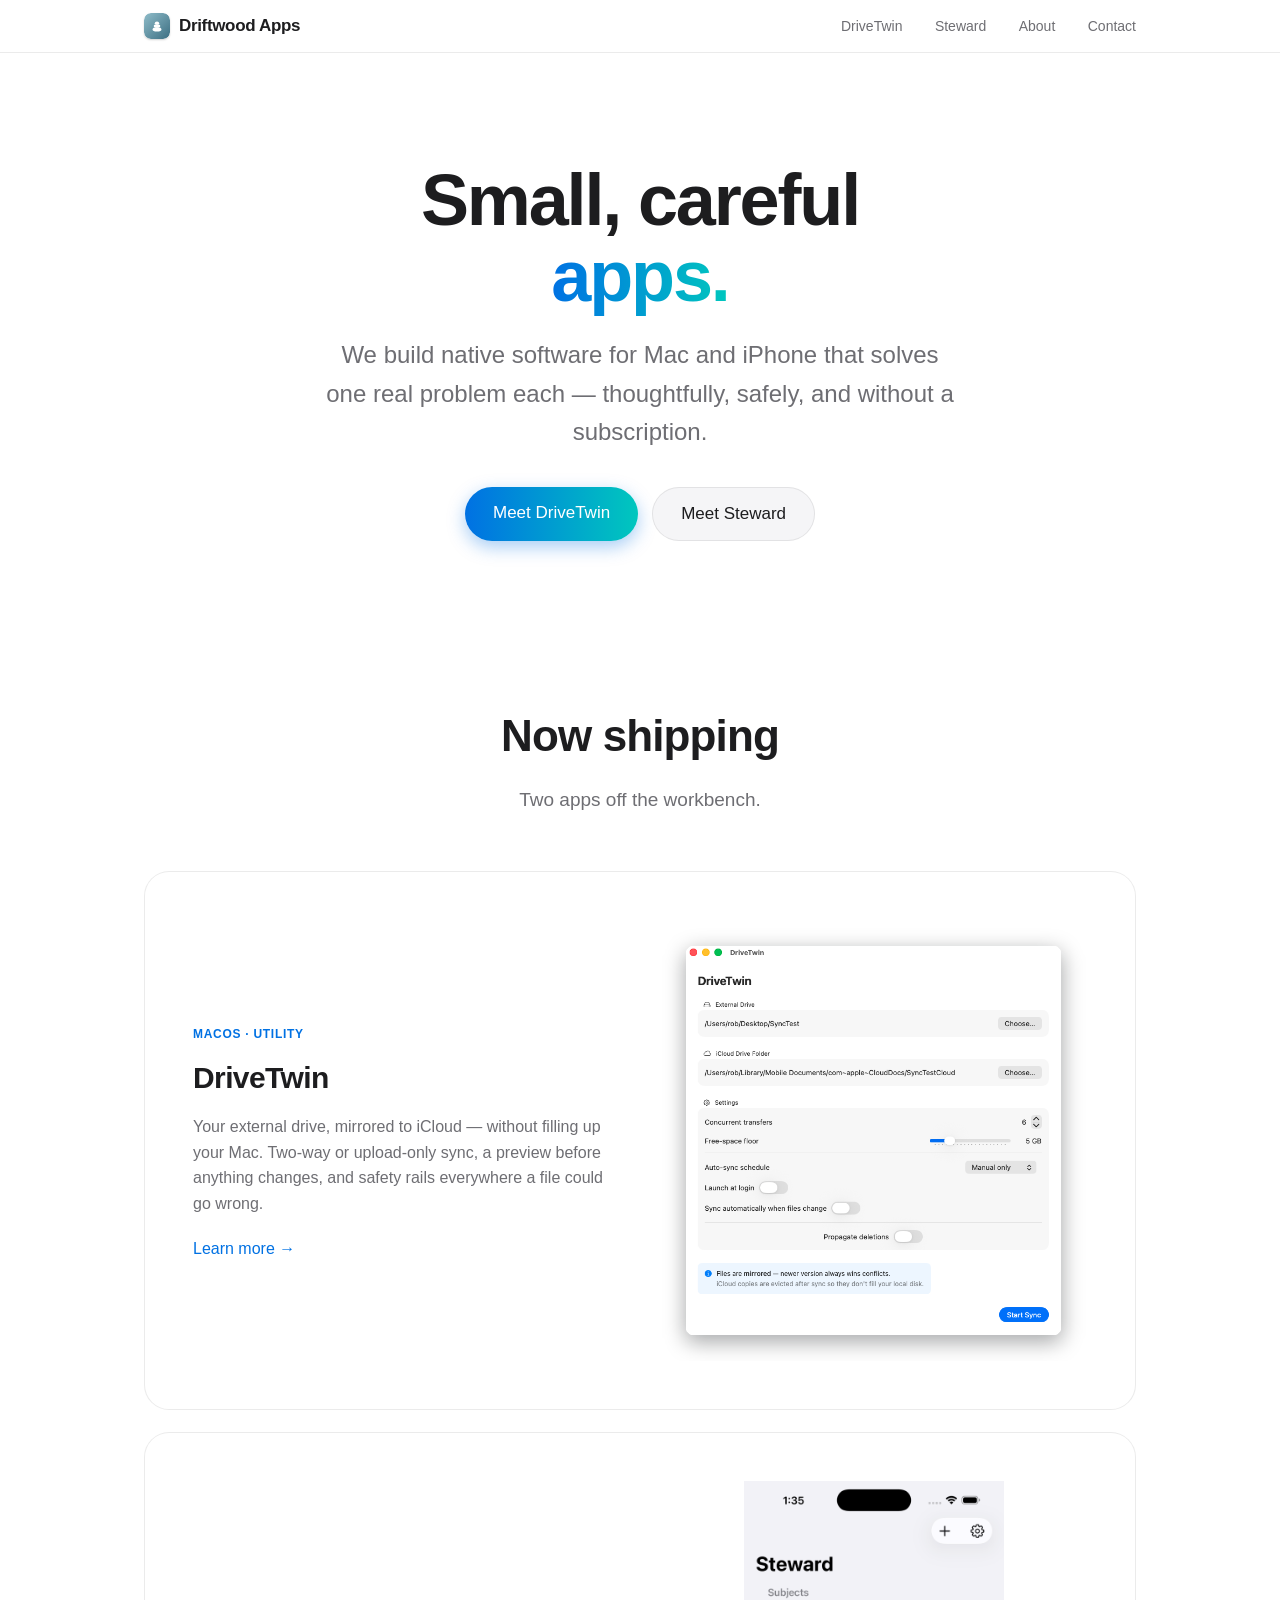
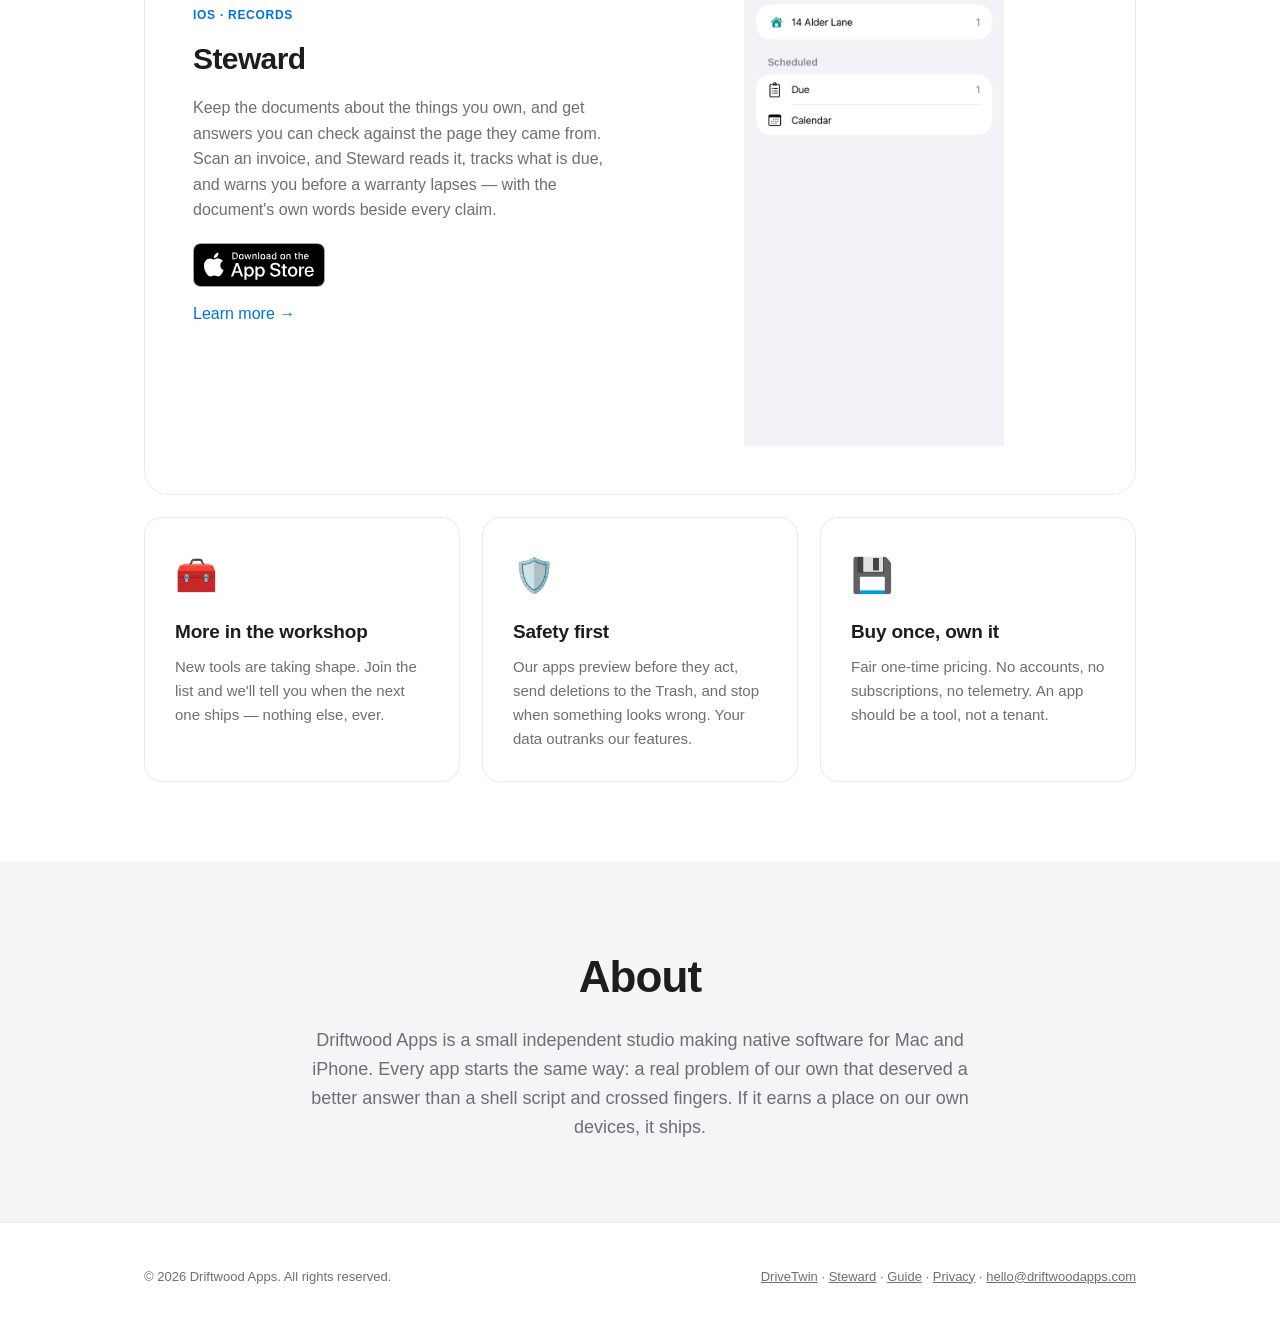
==== commit b3449c3c: "Add Privacy link to homepage footer Co-Authored-By: Claude Opus 4.8 <noreply@anthropic.com>" ====
--- a/index.html
+++ b/index.html
@@ -121,6 +121,7 @@
         <a href="/drivetwin/">DriveTwin</a> ·
         <a href="/steward/">Steward</a> ·
         <a href="/guide/external-drive-icloud/">Guide</a> ·
+        <a href="/drivetwin/privacy/">Privacy</a> ·
         <a href="mailto:hello@driftwoodapps.com">hello@driftwoodapps.com</a>
       </span>
     </div>
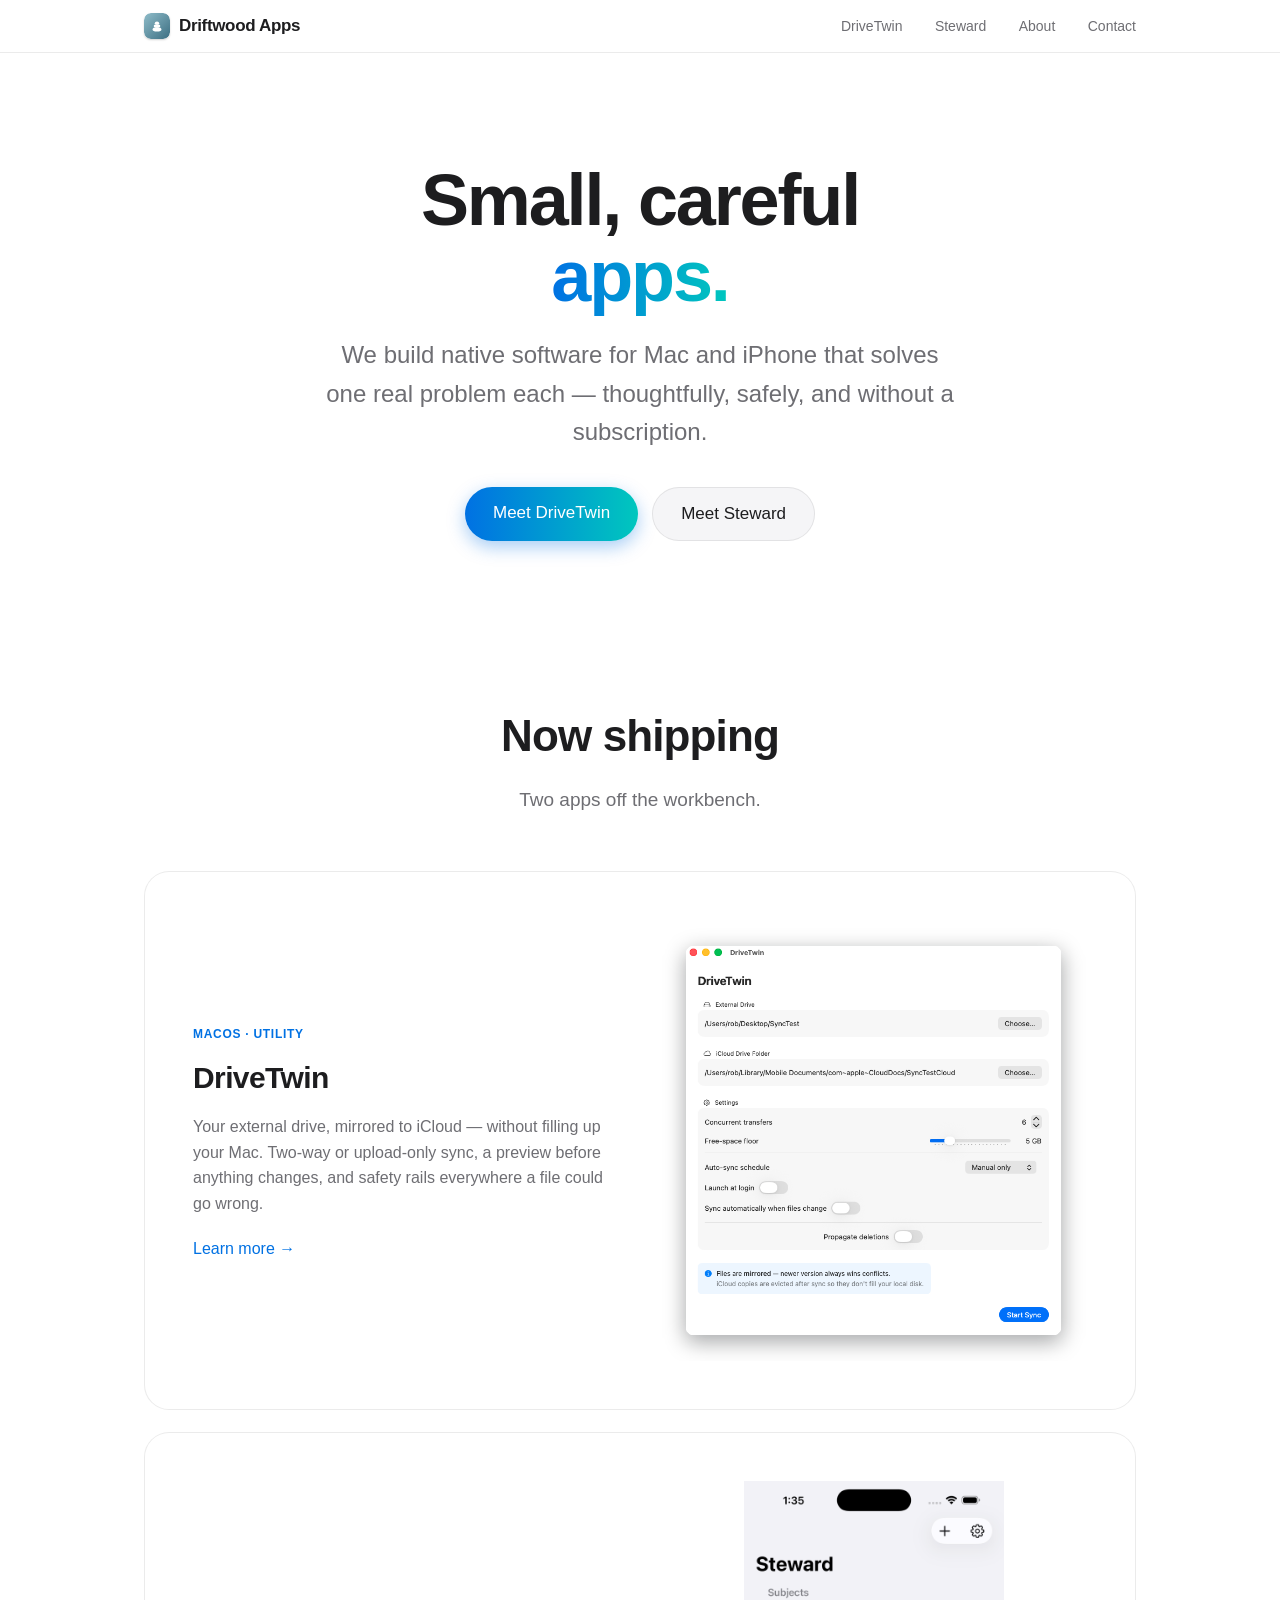
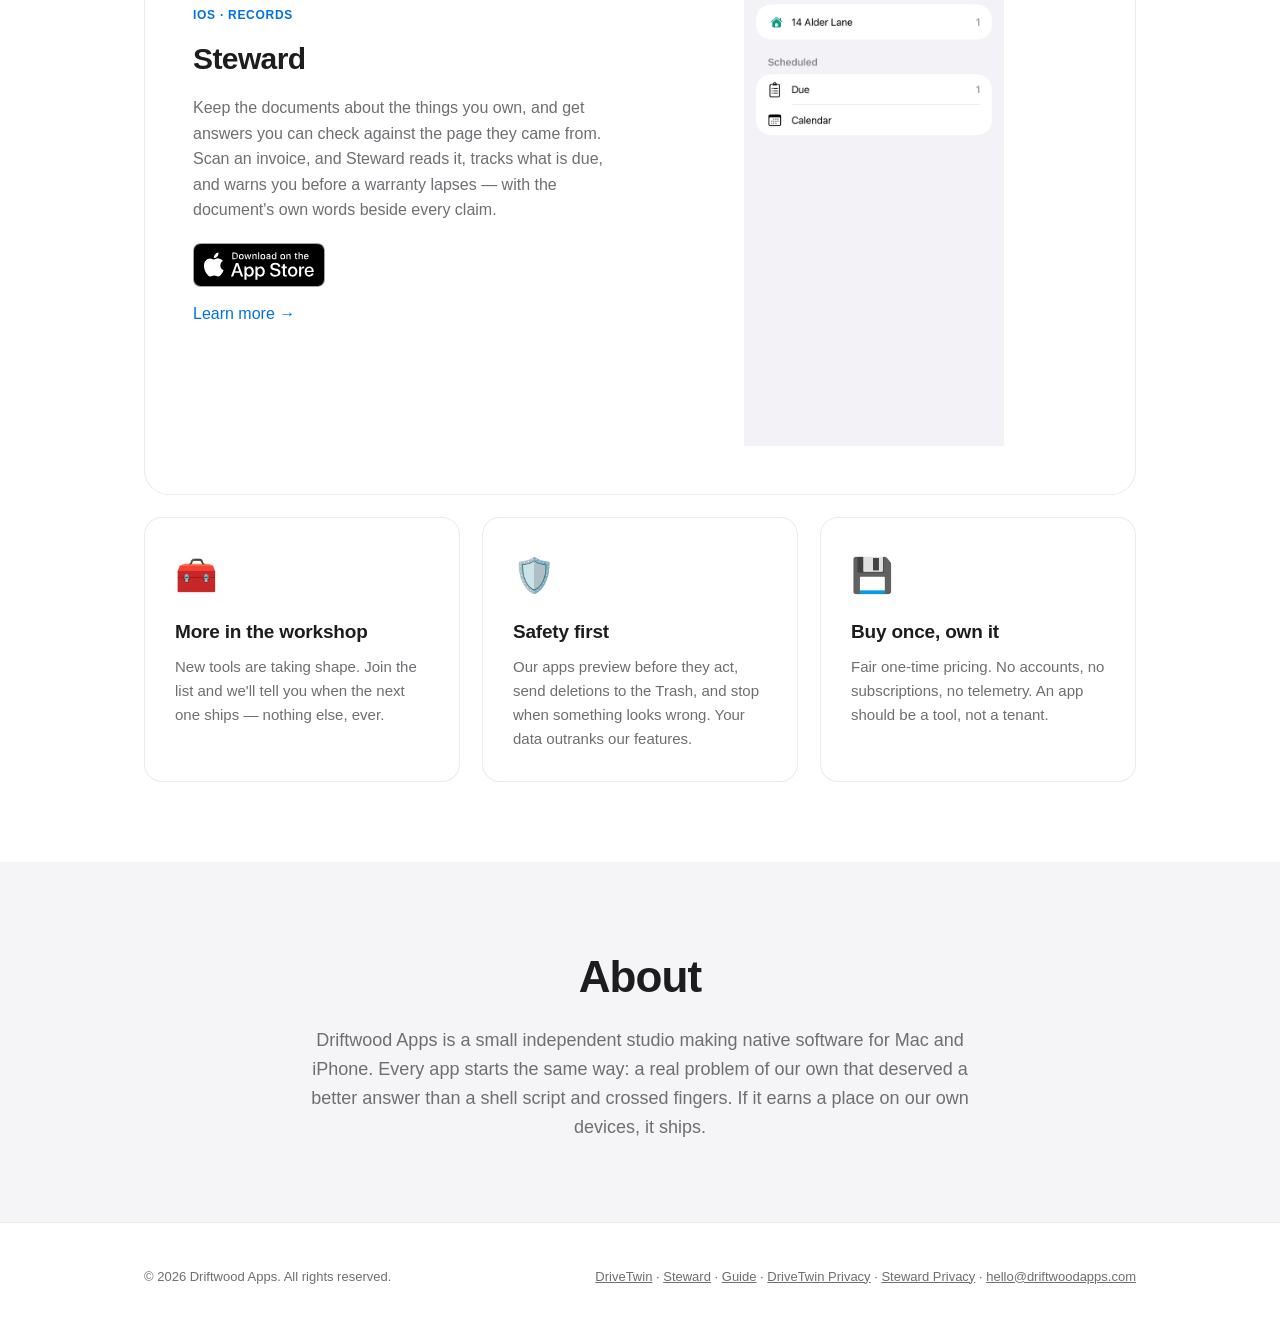
==== commit a77eb62b: "Homepage footer: link both DriveTwin and Steward privacy policies Co-Authored-By: Claude Opus 4.8 <n" ====
--- a/index.html
+++ b/index.html
@@ -121,7 +121,8 @@
         <a href="/drivetwin/">DriveTwin</a> ·
         <a href="/steward/">Steward</a> ·
         <a href="/guide/external-drive-icloud/">Guide</a> ·
-        <a href="/drivetwin/privacy/">Privacy</a> ·
+        <a href="/drivetwin/privacy/">DriveTwin Privacy</a> ·
+        <a href="/steward/privacy/">Steward Privacy</a> ·
         <a href="mailto:hello@driftwoodapps.com">hello@driftwoodapps.com</a>
       </span>
     </div>
